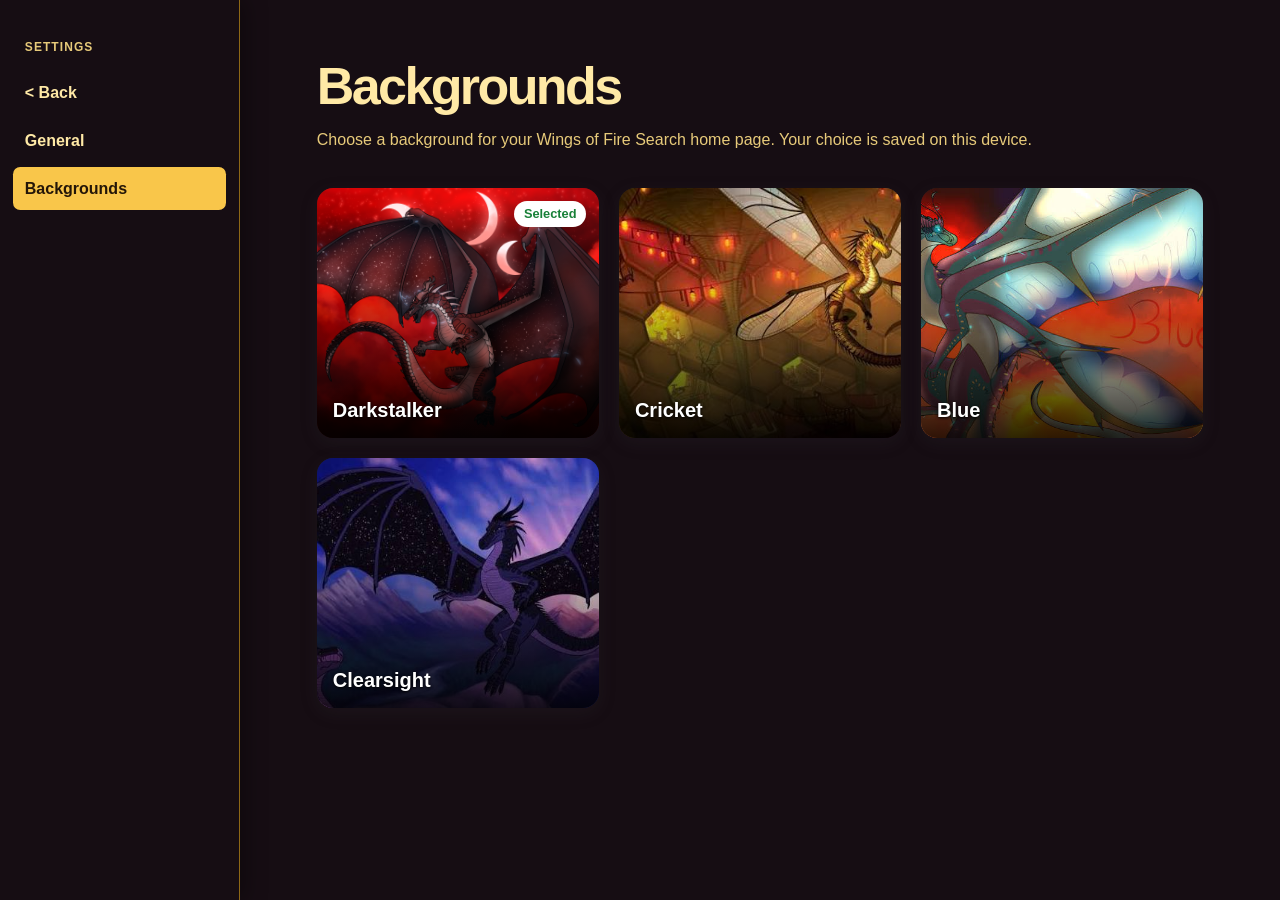
==== backgrounds.html @ 7715c8f7 "Publish Wings of Fire Search" ====
<!doctype html>
<html lang="en">
  <head>
    <meta charset="utf-8" />
    <meta name="viewport" content="width=device-width, initial-scale=1" />
    <title>Backgrounds · Wings of Fire Search</title>
    <style>
      :root { font-family: Arial, Helvetica, sans-serif; color: #ffe9a6; }
      * { box-sizing: border-box; }
      body { margin: 0; min-height: 100vh; background: #160d13; }
      main { min-height: 100vh; margin-left: 240px; padding: 3.5rem clamp(1.25rem, 6vw, 5rem) 4rem; }
      .settings-layout { max-width: 1100px; }
      .sidebar { position: fixed; z-index: 2; inset: 0 auto 0 0; width: 240px; overflow: auto; padding: 1.5rem .8rem; border-right: 1px solid #8d6716; background: #160d13; box-shadow: 5px 0 20px rgba(0,0,0,.35); }
      .sidebar-title { display: block; padding: 1rem .75rem .85rem; color: #e7ca7a; font-size: .75rem; font-weight: 700; letter-spacing: .09em; text-transform: uppercase; }
      .sidebar a { display: block; margin: .25rem 0; padding: .8rem .75rem; border-radius: .45rem; color: #ffe9a6; text-decoration: none; font-weight: 700; }
      .sidebar a:last-child { margin-bottom: .7rem; }.sidebar a:hover { background: #4d3511; }.sidebar a[aria-current="page"] { background: #f9c64a; color: #241608; }
      h1 { font-size: clamp(2rem, 5vw, 3.25rem); letter-spacing: -.05em; margin: 0; }
      .intro { color: #e7ca7a; font-size: 1rem; line-height: 1.5; margin: .75rem 0 2.25rem; }
      .grid { display: grid; grid-template-columns: repeat(auto-fit, minmax(230px, 1fr)); gap: 1.25rem; }
      .card { position: relative; min-height: 250px; overflow: hidden; border: 0; border-radius: 1rem; padding: 0; color: #fff; cursor: pointer; text-align: left; background: #202124; box-shadow: 0 5px 18px rgba(60,64,67,.16); transition: transform .18s, box-shadow .18s; }
      .card:hover, .card:focus-visible { transform: translateY(-4px); box-shadow: 0 10px 26px rgba(60,64,67,.25); outline: 3px solid #4285f4; outline-offset: 3px; }
      .card img { position: absolute; inset: 0; width: 100%; height: 100%; object-fit: cover; }
      .card::after { content: ""; position: absolute; inset: 0; background: linear-gradient(transparent 35%, rgba(0,0,0,.82)); }
      .label { position: absolute; z-index: 1; right: 1rem; bottom: 1rem; left: 1rem; font-size: 1.25rem; font-weight: 700; text-shadow: 0 1px 3px #000; }
      .chosen { display: none; position: absolute; z-index: 2; top: .8rem; right: .8rem; border-radius: 999px; background: #fff; color: #188038; font-size: .8rem; font-weight: 700; padding: .35rem .6rem; }
      .card.selected .chosen { display: block; }
      #notice { min-height: 1.5rem; margin: 1.4rem 0 0; color: #188038; font-weight: 600; }
      @media (max-width: 620px) { main { margin-left: 0; }.sidebar { position: static; width: auto; display: flex; align-items: center; padding: .55rem 1rem; border-right: 0; border-bottom: 1px solid #8d6716; }.sidebar-title { display: none; }.sidebar a, .sidebar a:last-child { margin: 0; flex: 1; text-align: center; } }
    </style>
  </head>
  <body>
    <main>
      <div class="settings-layout">
        <nav class="sidebar" aria-label="Settings navigation"><span class="sidebar-title">Settings</span><a href="index.html">&lt; Back</a><a href="settings.html">General</a><a href="backgrounds.html" aria-current="page">Backgrounds</a></nav>
        <div>
          <h1>Backgrounds</h1>
          <p class="intro">Choose a background for your Wings of Fire Search home page. Your choice is saved on this device.</p>
          <section class="grid" aria-label="Background choices">
            <button class="card" data-image="assets/backgrounds/darkstalker.png" type="button"><img src="assets/backgrounds/darkstalker.png" alt="Darkstalker flying beneath red moons" /><span class="chosen">Selected</span><span class="label">Darkstalker</span></button>
            <button class="card" data-image="assets/backgrounds/cricket.png" type="button"><img src="assets/backgrounds/cricket.png" alt="Cricket in a warmly lit hive" /><span class="chosen">Selected</span><span class="label">Cricket</span></button>
            <button class="card" data-image="assets/backgrounds/blue.png" type="button"><img src="assets/backgrounds/blue.png" alt="Blue against a glowing sky" /><span class="chosen">Selected</span><span class="label">Blue</span></button>
            <button class="card" data-image="assets/backgrounds/clearsight.png" type="button"><img src="assets/backgrounds/clearsight.png" alt="Clearsight among snowy mountains" /><span class="chosen">Selected</span><span class="label">Clearsight</span></button>
          </section>
          <p id="notice" aria-live="polite"></p>
        </div>
      </div>
    </main>
    <script>
      const cards = [...document.querySelectorAll('.card')];
      const current = localStorage.getItem('fanwing-background') || 'assets/backgrounds/darkstalker.png';
      function select(image, name) {
        localStorage.setItem('fanwing-background', image);
        cards.forEach(card => card.classList.toggle('selected', card.dataset.image === image));
        document.getElementById('notice').textContent = `${name} selected. Return to search to see it.`;
      }
      cards.forEach(card => { if (card.dataset.image === current) card.classList.add('selected'); card.addEventListener('click', () => select(card.dataset.image, card.querySelector('.label').textContent)); });
    </script>
  </body>
</html>
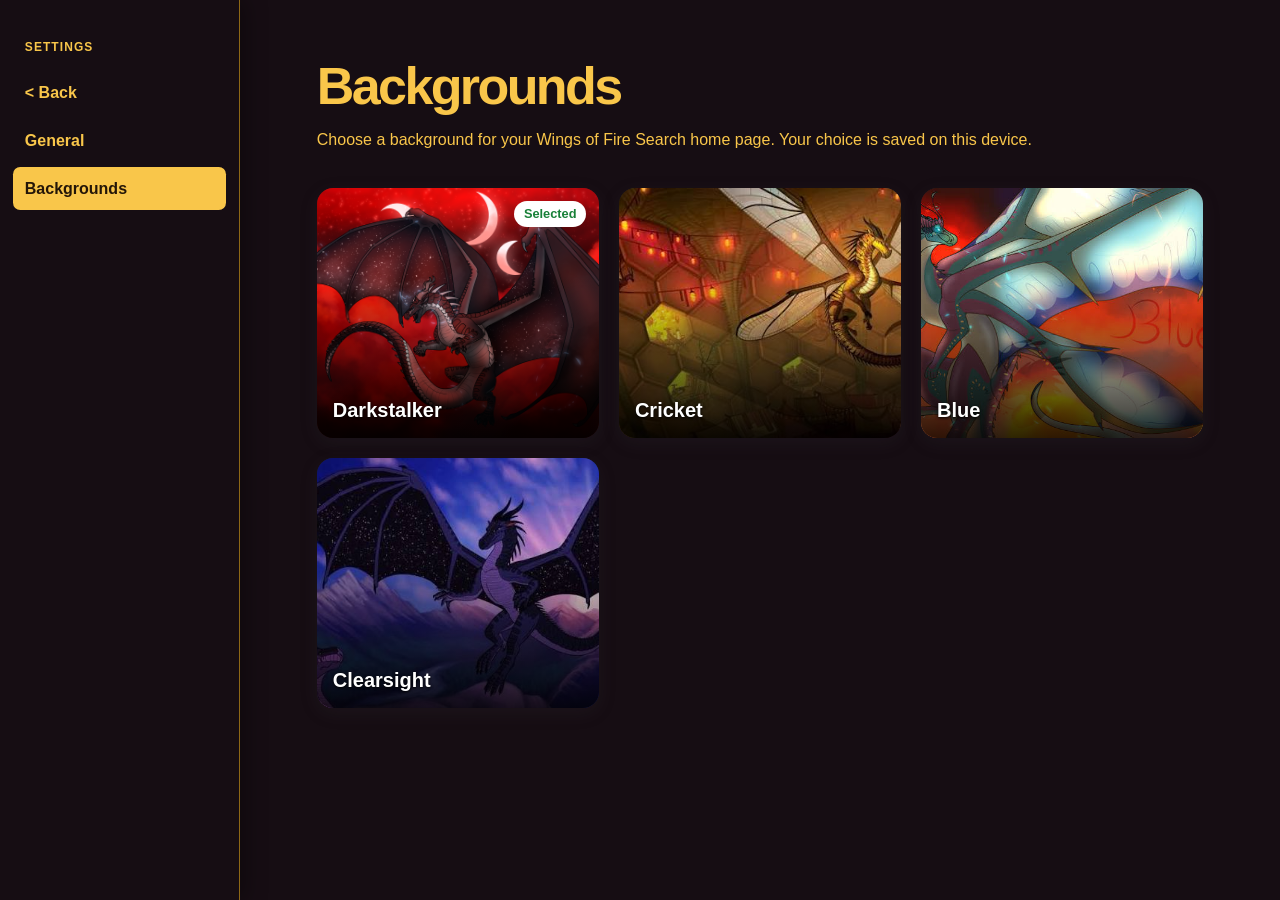
==== commit 290b9382: "Use title gold across site text" ====
--- a/backgrounds.html
+++ b/backgrounds.html
@@ -5,17 +5,17 @@
     <meta name="viewport" content="width=device-width, initial-scale=1" />
     <title>Backgrounds · Wings of Fire Search</title>
     <style>
-      :root { font-family: Arial, Helvetica, sans-serif; color: #ffe9a6; }
+      :root { font-family: Arial, Helvetica, sans-serif; color: #f9c64a; }
       * { box-sizing: border-box; }
       body { margin: 0; min-height: 100vh; background: #160d13; }
       main { min-height: 100vh; margin-left: 240px; padding: 3.5rem clamp(1.25rem, 6vw, 5rem) 4rem; }
       .settings-layout { max-width: 1100px; }
       .sidebar { position: fixed; z-index: 2; inset: 0 auto 0 0; width: 240px; overflow: auto; padding: 1.5rem .8rem; border-right: 1px solid #8d6716; background: #160d13; box-shadow: 5px 0 20px rgba(0,0,0,.35); }
-      .sidebar-title { display: block; padding: 1rem .75rem .85rem; color: #e7ca7a; font-size: .75rem; font-weight: 700; letter-spacing: .09em; text-transform: uppercase; }
-      .sidebar a { display: block; margin: .25rem 0; padding: .8rem .75rem; border-radius: .45rem; color: #ffe9a6; text-decoration: none; font-weight: 700; }
+      .sidebar-title { display: block; padding: 1rem .75rem .85rem; color: #f9c64a; font-size: .75rem; font-weight: 700; letter-spacing: .09em; text-transform: uppercase; }
+      .sidebar a { display: block; margin: .25rem 0; padding: .8rem .75rem; border-radius: .45rem; color: #f9c64a; text-decoration: none; font-weight: 700; }
       .sidebar a:last-child { margin-bottom: .7rem; }.sidebar a:hover { background: #4d3511; }.sidebar a[aria-current="page"] { background: #f9c64a; color: #241608; }
       h1 { font-size: clamp(2rem, 5vw, 3.25rem); letter-spacing: -.05em; margin: 0; }
-      .intro { color: #e7ca7a; font-size: 1rem; line-height: 1.5; margin: .75rem 0 2.25rem; }
+      .intro { color: #f9c64a; font-size: 1rem; line-height: 1.5; margin: .75rem 0 2.25rem; }
       .grid { display: grid; grid-template-columns: repeat(auto-fit, minmax(230px, 1fr)); gap: 1.25rem; }
       .card { position: relative; min-height: 250px; overflow: hidden; border: 0; border-radius: 1rem; padding: 0; color: #fff; cursor: pointer; text-align: left; background: #202124; box-shadow: 0 5px 18px rgba(60,64,67,.16); transition: transform .18s, box-shadow .18s; }
       .card:hover, .card:focus-visible { transform: translateY(-4px); box-shadow: 0 10px 26px rgba(60,64,67,.25); outline: 3px solid #4285f4; outline-offset: 3px; }
@@ -45,15 +45,6 @@
         </div>
       </div>
     </main>
-    <script>
-      const cards = [...document.querySelectorAll('.card')];
-      const current = localStorage.getItem('fanwing-background') || 'assets/backgrounds/darkstalker.png';
-      function select(image, name) {
-        localStorage.setItem('fanwing-background', image);
-        cards.forEach(card => card.classList.toggle('selected', card.dataset.image === image));
-        document.getElementById('notice').textContent = `${name} selected. Return to search to see it.`;
-      }
-      cards.forEach(card => { if (card.dataset.image === current) card.classList.add('selected'); card.addEventListener('click', () => select(card.dataset.image, card.querySelector('.label').textContent)); });
-    </script>
+    <script src="backgrounds.js"></script>
   </body>
 </html>
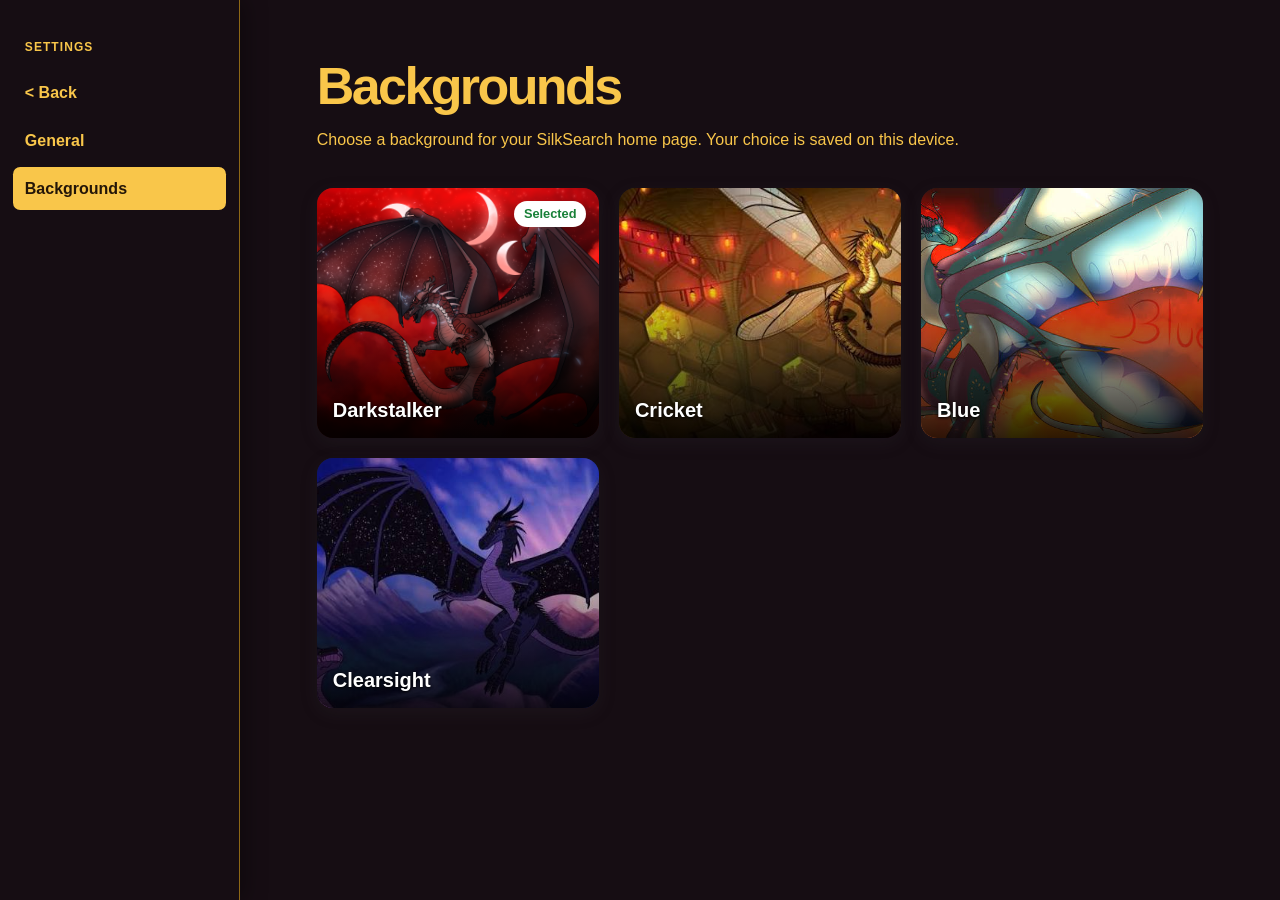
==== commit d13d5843: "Rename extension to SilkSearch" ====
--- a/backgrounds.html
+++ b/backgrounds.html
@@ -3,7 +3,7 @@
   <head>
     <meta charset="utf-8" />
     <meta name="viewport" content="width=device-width, initial-scale=1" />
-    <title>Backgrounds · Wings of Fire Search</title>
+    <title>Backgrounds · SilkSearch</title>
     <style>
       :root { font-family: Arial, Helvetica, sans-serif; color: #f9c64a; }
       * { box-sizing: border-box; }
@@ -34,7 +34,7 @@
         <nav class="sidebar" aria-label="Settings navigation"><span class="sidebar-title">Settings</span><a href="index.html">&lt; Back</a><a href="settings.html">General</a><a href="backgrounds.html" aria-current="page">Backgrounds</a></nav>
         <div>
           <h1>Backgrounds</h1>
-          <p class="intro">Choose a background for your Wings of Fire Search home page. Your choice is saved on this device.</p>
+          <p class="intro">Choose a background for your SilkSearch home page. Your choice is saved on this device.</p>
           <section class="grid" aria-label="Background choices">
             <button class="card" data-image="assets/backgrounds/darkstalker.png" type="button"><img src="assets/backgrounds/darkstalker.png" alt="Darkstalker flying beneath red moons" /><span class="chosen">Selected</span><span class="label">Darkstalker</span></button>
             <button class="card" data-image="assets/backgrounds/cricket.png" type="button"><img src="assets/backgrounds/cricket.png" alt="Cricket in a warmly lit hive" /><span class="chosen">Selected</span><span class="label">Cricket</span></button>
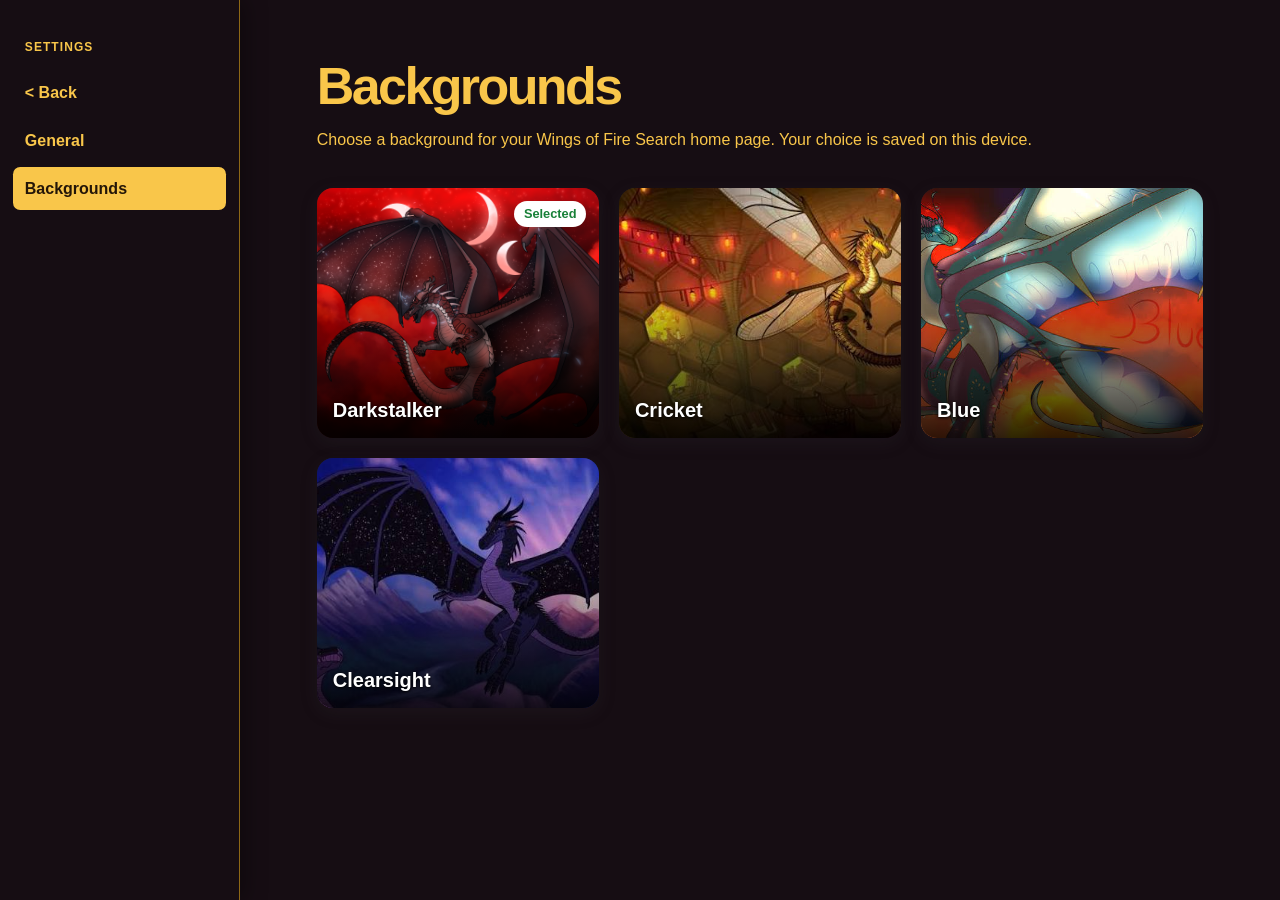
==== commit faeeca98: "Revert "Rename extension to SilkSearch" This reverts commit d13d58437a8ba7e6c1474122869bb86b53f613e1" ====
--- a/backgrounds.html
+++ b/backgrounds.html
@@ -3,7 +3,7 @@
   <head>
     <meta charset="utf-8" />
     <meta name="viewport" content="width=device-width, initial-scale=1" />
-    <title>Backgrounds · SilkSearch</title>
+    <title>Backgrounds · Wings of Fire Search</title>
     <style>
       :root { font-family: Arial, Helvetica, sans-serif; color: #f9c64a; }
       * { box-sizing: border-box; }
@@ -34,7 +34,7 @@
         <nav class="sidebar" aria-label="Settings navigation"><span class="sidebar-title">Settings</span><a href="index.html">&lt; Back</a><a href="settings.html">General</a><a href="backgrounds.html" aria-current="page">Backgrounds</a></nav>
         <div>
           <h1>Backgrounds</h1>
-          <p class="intro">Choose a background for your SilkSearch home page. Your choice is saved on this device.</p>
+          <p class="intro">Choose a background for your Wings of Fire Search home page. Your choice is saved on this device.</p>
           <section class="grid" aria-label="Background choices">
             <button class="card" data-image="assets/backgrounds/darkstalker.png" type="button"><img src="assets/backgrounds/darkstalker.png" alt="Darkstalker flying beneath red moons" /><span class="chosen">Selected</span><span class="label">Darkstalker</span></button>
             <button class="card" data-image="assets/backgrounds/cricket.png" type="button"><img src="assets/backgrounds/cricket.png" alt="Cricket in a warmly lit hive" /><span class="chosen">Selected</span><span class="label">Cricket</span></button>
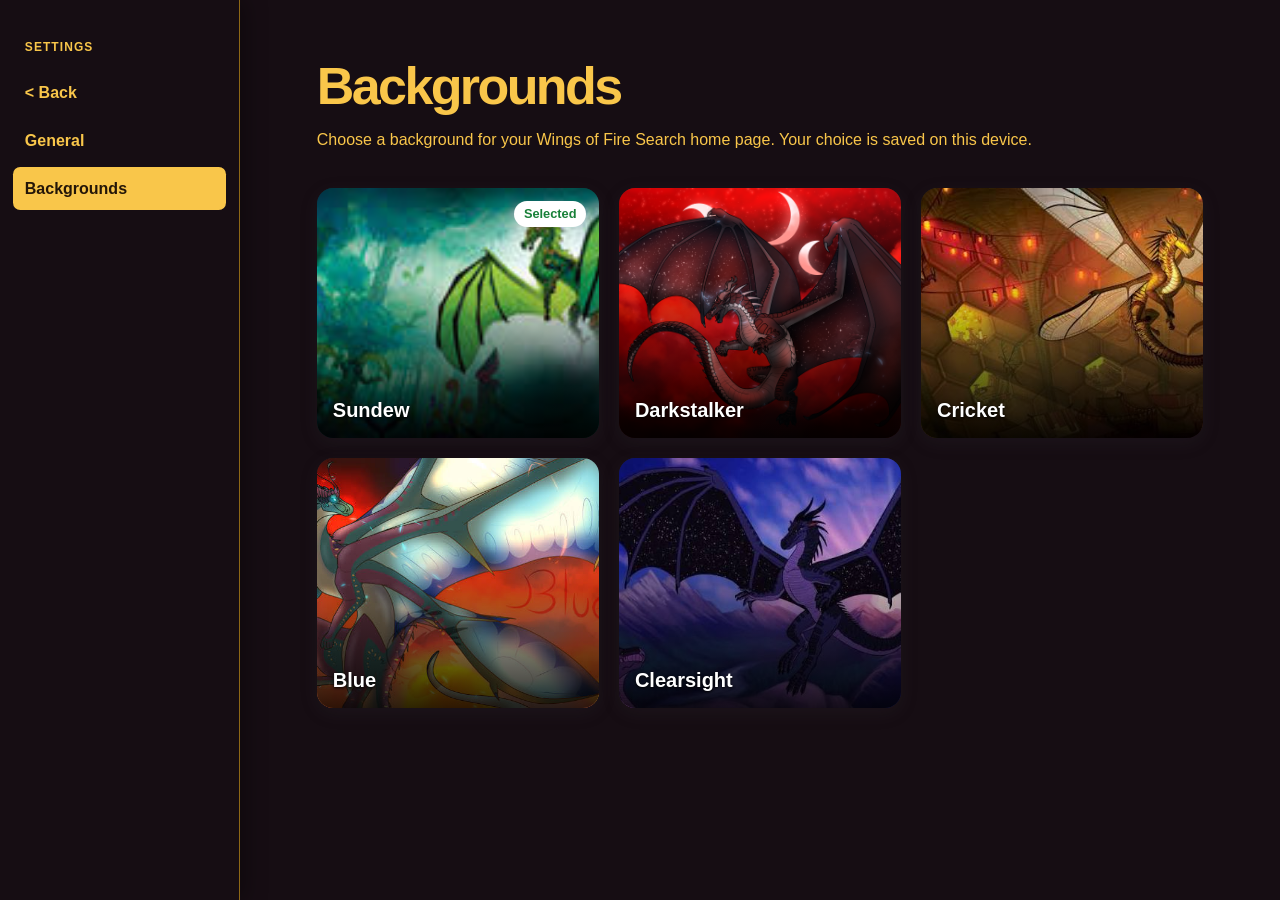
==== commit 7dc365f1: "Add Sundew background across themed sites" ====
--- a/backgrounds.html
+++ b/backgrounds.html
@@ -36,6 +36,7 @@
           <h1>Backgrounds</h1>
           <p class="intro">Choose a background for your Wings of Fire Search home page. Your choice is saved on this device.</p>
           <section class="grid" aria-label="Background choices">
+            <button class="card" data-image="assets/backgrounds/sundew.png" type="button"><img src="assets/backgrounds/sundew.png" alt="Sundew in a glowing jungle" /><span class="chosen">Selected</span><span class="label">Sundew</span></button>
             <button class="card" data-image="assets/backgrounds/darkstalker.png" type="button"><img src="assets/backgrounds/darkstalker.png" alt="Darkstalker flying beneath red moons" /><span class="chosen">Selected</span><span class="label">Darkstalker</span></button>
             <button class="card" data-image="assets/backgrounds/cricket.png" type="button"><img src="assets/backgrounds/cricket.png" alt="Cricket in a warmly lit hive" /><span class="chosen">Selected</span><span class="label">Cricket</span></button>
             <button class="card" data-image="assets/backgrounds/blue.png" type="button"><img src="assets/backgrounds/blue.png" alt="Blue against a glowing sky" /><span class="chosen">Selected</span><span class="label">Blue</span></button>
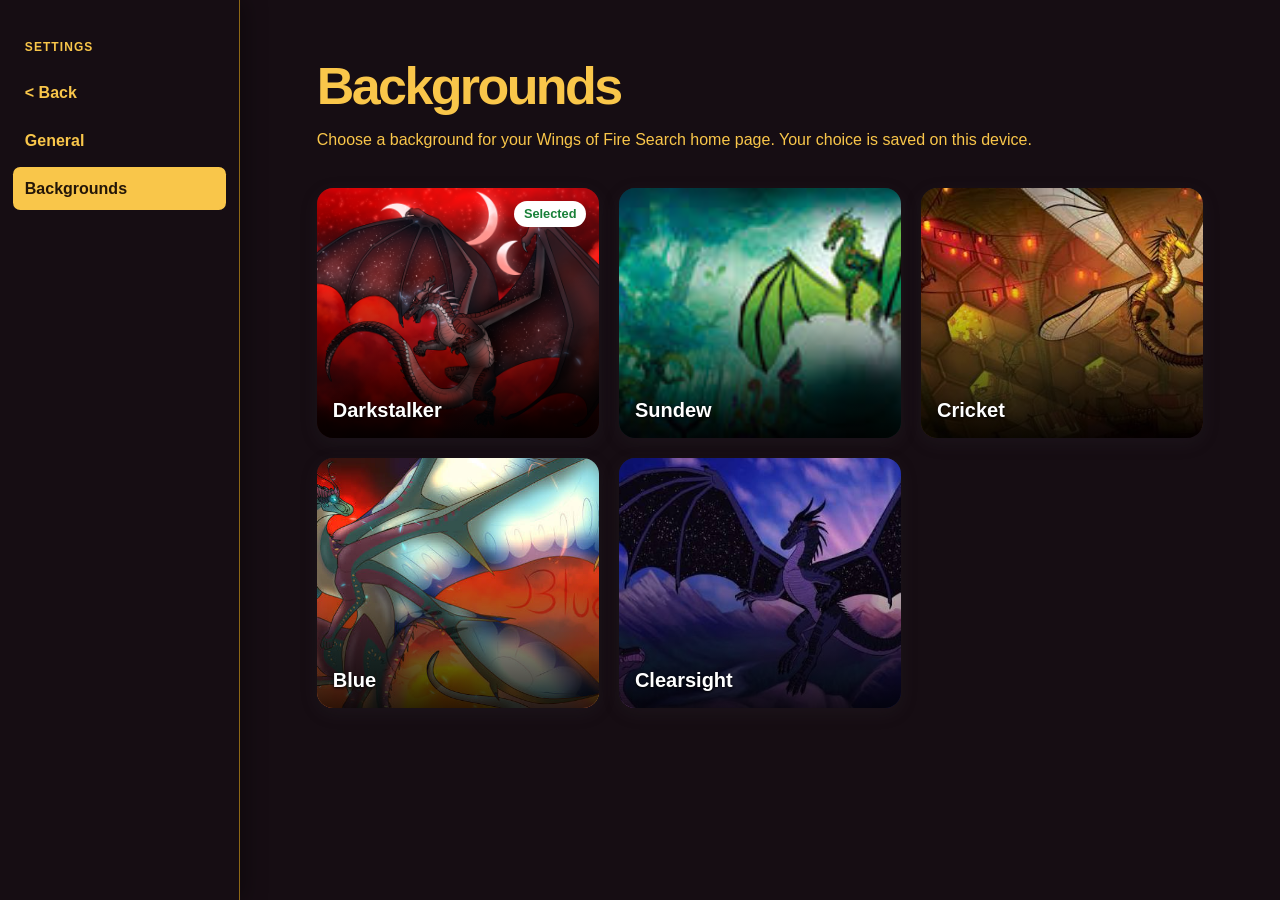
==== commit 0f7d408a: "Restore Darkstalker default and clear ChatGPT composer fill" ====
--- a/backgrounds.html
+++ b/backgrounds.html
@@ -36,8 +36,8 @@
           <h1>Backgrounds</h1>
           <p class="intro">Choose a background for your Wings of Fire Search home page. Your choice is saved on this device.</p>
           <section class="grid" aria-label="Background choices">
+            <button class="card" data-image="assets/backgrounds/darkstalker.png" type="button"><img src="assets/backgrounds/darkstalker.png" alt="Darkstalker flying beneath red moons" /><span class="chosen">Selected</span><span class="label">Darkstalker</span></button>
             <button class="card" data-image="assets/backgrounds/sundew.png" type="button"><img src="assets/backgrounds/sundew.png" alt="Sundew in a glowing jungle" /><span class="chosen">Selected</span><span class="label">Sundew</span></button>
-            <button class="card" data-image="assets/backgrounds/darkstalker.png" type="button"><img src="assets/backgrounds/darkstalker.png" alt="Darkstalker flying beneath red moons" /><span class="chosen">Selected</span><span class="label">Darkstalker</span></button>
             <button class="card" data-image="assets/backgrounds/cricket.png" type="button"><img src="assets/backgrounds/cricket.png" alt="Cricket in a warmly lit hive" /><span class="chosen">Selected</span><span class="label">Cricket</span></button>
             <button class="card" data-image="assets/backgrounds/blue.png" type="button"><img src="assets/backgrounds/blue.png" alt="Blue against a glowing sky" /><span class="chosen">Selected</span><span class="label">Blue</span></button>
             <button class="card" data-image="assets/backgrounds/clearsight.png" type="button"><img src="assets/backgrounds/clearsight.png" alt="Clearsight among snowy mountains" /><span class="chosen">Selected</span><span class="label">Clearsight</span></button>
